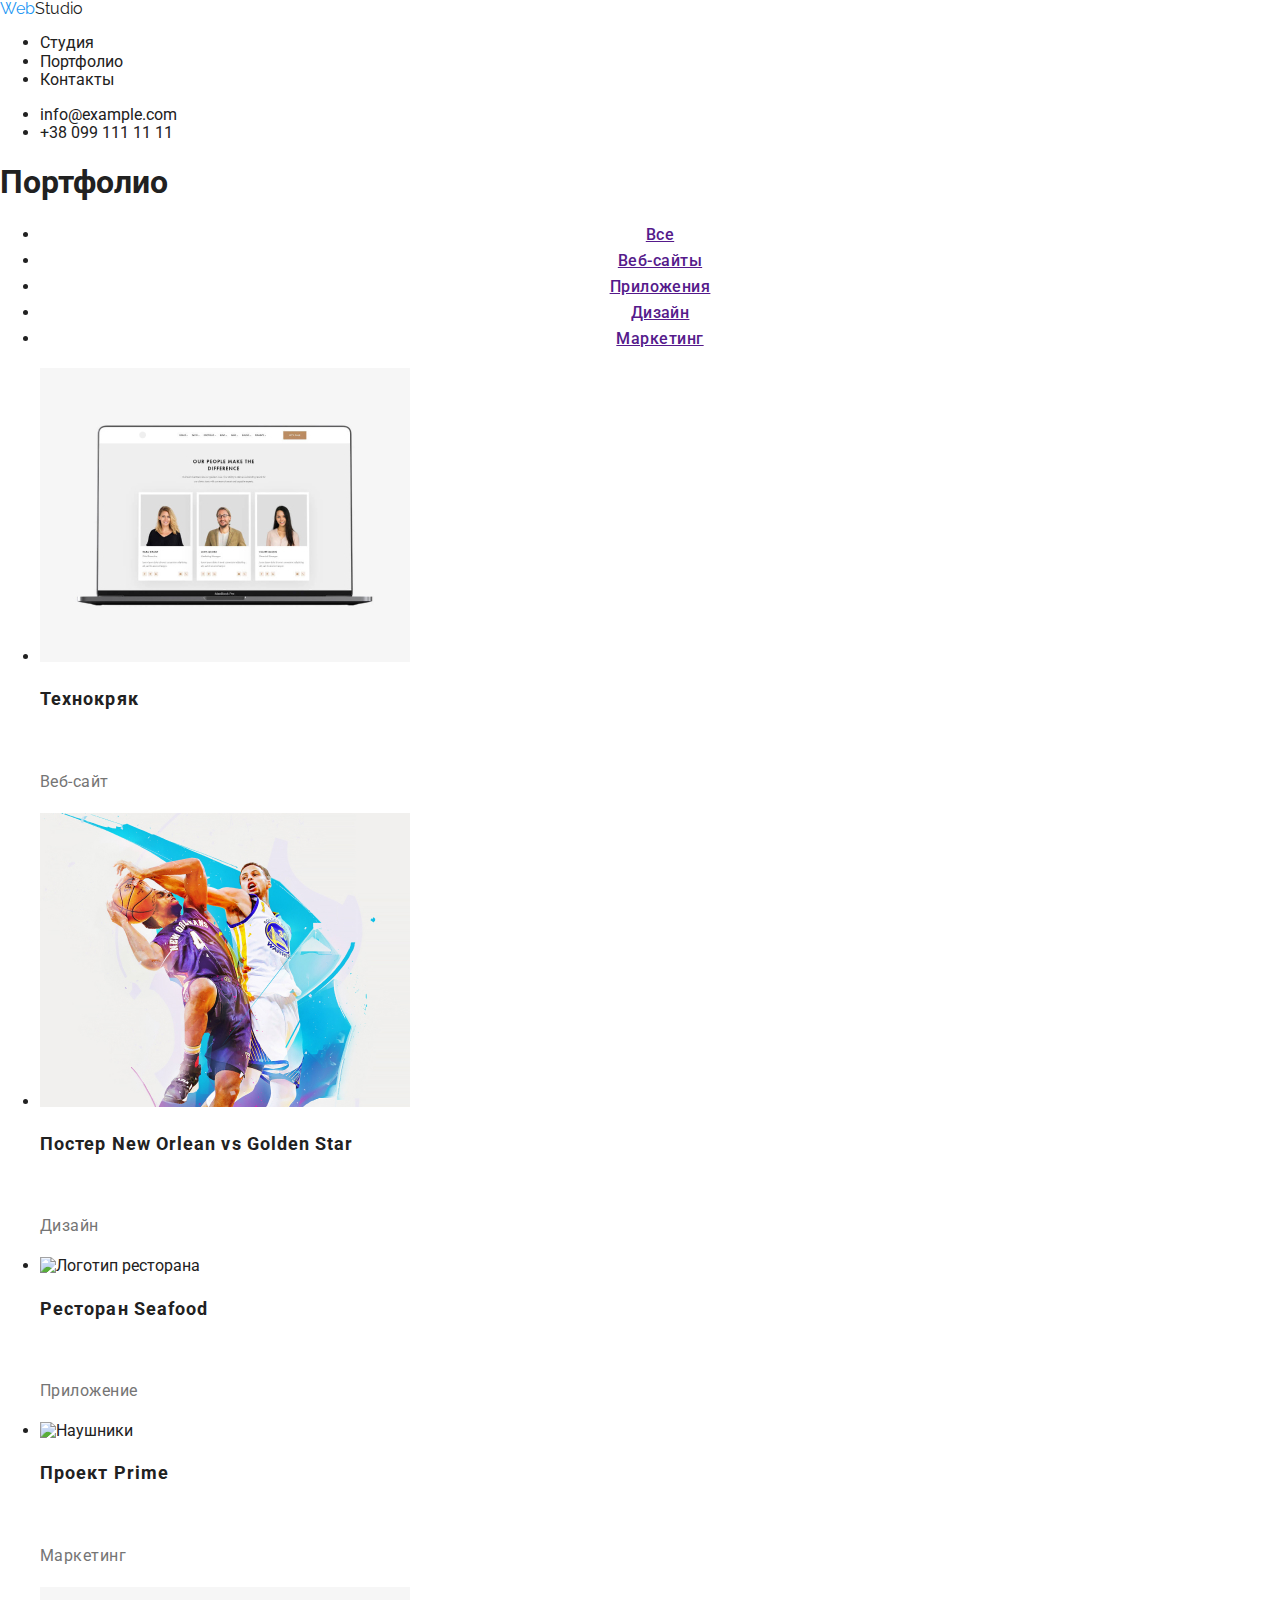
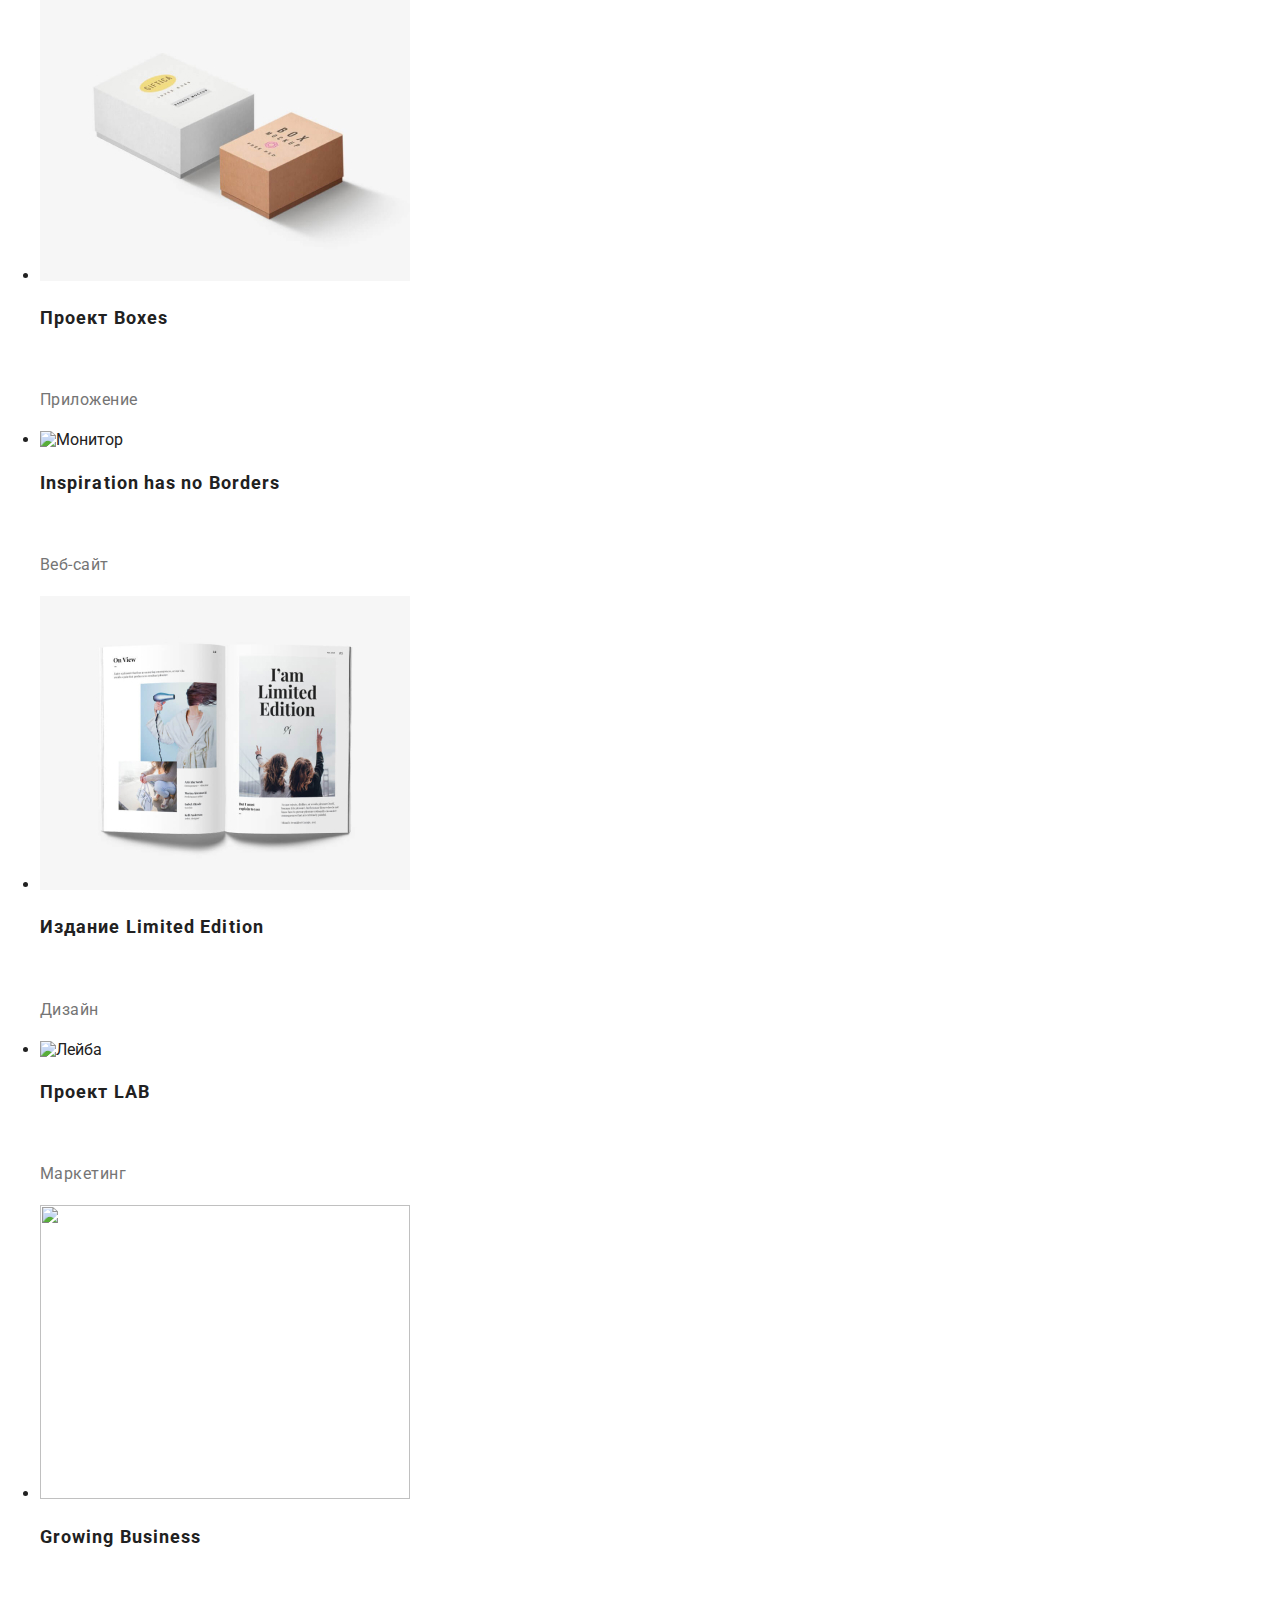
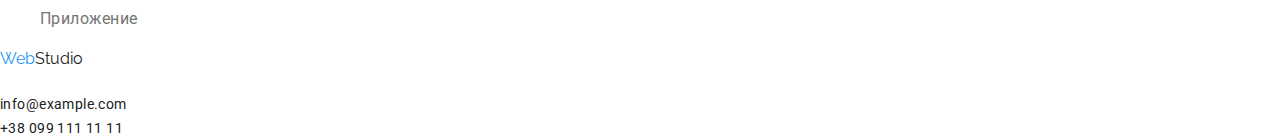
==== portfolio.html @ 503f8c83 "Create portfolio.html" ====
<!DOCTYPE html>
<html lang="ru">
<head>
    <meta charset="UTF-8">
    <meta name="viewport" content="width=device-width, initial-scale=1.0">
    <title>WebStudio</title>
    <link href="https://fonts.googleapis.com/css2?family=Raleway:wght@600&display=swap" rel="stylesheet">
    <link href="https://fonts.googleapis.com/css2?family=Roboto:wght@400;700&display=swap" rel="stylesheet">
    <link rel="stylesheet" href="./css/styles.css">
    <link rel="stylesheet" href="./css/normalize.css">
</head>
<body>
    <!-- Шапка сайта -->
    <header>
        <nav>
            <a href="/" class="logo link">
                <span class="logo-web">Web</span>Studio
            </a>
    
            <ul> 
                <li> <a href="./index.html" class="link-nav link">Студия</a></li>
                <li> <a href="" class="link-nav link">Портфолио</a></li>
                <li> <a href="" class="link-nav link">Контакты</a></li>
            </ul>
        </nav>
        <ul>
            <li>
                <a href="mailto:info@example.com" class="email link">info@example.com</a>
            </li>
            <li>
                <a href="tel:+380991111111" class="link">+38 099 111 11 11</a>
            </li>
        </ul>
    </header>
<main>
    <!-- Filter -->
    <section>
        <h1>Портфолио</h1>
        <ul>
            <li class="portfolio-filter"><a href="">Все</a></li>
            <li class="portfolio-filter"><a href="">Веб-сайты</a></li>
            <li class="portfolio-filter"><a href="">Приложения</a></li>
            <li class="portfolio-filter"><a href="">Дизайн</a></li>
            <li class="portfolio-filter"><a href="">Маркетинг</a></li>
        </ul>
    </section>
    <!-- Portfolio -->
    <section>
        <ul>
            <li>
                 <img src="./images/tehnokriak.jpg" alt="Ноутбук" width="370" height="294">
                 <h2 class="portfolio-name">Технокряк</h2><br>
                 <p class="portfolio-text">Веб-сайт</p>            
            </li>
            <li>
                <img src="./images/poster.jpg" alt="Баскетбол" width="370" height="294">
                <h2 class="portfolio-name">Постер New Orlean vs Golden Star</h2><br>
                <p class="portfolio-text">Дизайн</p>                               
            </li>
            <li>
                 <img src="./images/seafood.jpg" alt="Логотип ресторана" width="370" height="294">
                 <h2 class="portfolio-name">Ресторан Seafood</h2><br>
                 <p class="portfolio-text">Приложение</p>
            </li>
            <li>
                 <img src="./images/prime.jpg" alt="Наушники" width="370" height="294">
                 <h2 class="portfolio-name">Проект Prime</h2><br>
                 <p class="portfolio-text">Маркетинг</p>            
            </li>
            <li>
                <img src="./images/boxes.jpg" alt="Коробки" width="370" height="294">
                <h2 class="portfolio-name">Проект Boxes</h2><br>
                <p class="portfolio-text">Приложение</p>                
            </li>
            <li>
                <img src="./images/inspiration.jpg" alt="Монитор" width="370" height="294">
                <h2 class="portfolio-name">Inspiration has no Borders</h2><br>
                <p class="portfolio-text">Веб-сайт</p>                
            </li>
            <li>
                <img src="./images/limited-edition.jpg" alt="Журнал" width="370" height="294">
                <h2 class="portfolio-name">Издание Limited Edition</h2><br>
                <p class="portfolio-text">Дизайн</p>                
            </li>
            <li>
                <img src="./images/lab.jpg" alt="Лейба" width="370" height="294">
                <h2 class="portfolio-name">Проект LAB</h2><br>
                <p class="portfolio-text">Маркетинг</p>    
            </li>
            <li>
                <img src="./images/growing-business.jpg" alt="" width="370" height="294">
                <h2 class="portfolio-name">Growing Business</h2><br>
                <p class="portfolio-text">Приложение</p>
            </li>            
        </ul>
    </section>
</main>
<footer>
    <div>
        <a href="/" class="logo link">
            <span class="logo-web">Web</span>Studio
        </a>
        <address class="post">
            г. Киев, пр-т Леси Украинки, 26
        </address>
    
        <address class="mail-tel link">
            <a href="mailto:info@example.com" class="email link">info@example.com</a><br>
            <a href="tel:+380991111111" class="link">+38 099 111 11 11</a>
        </address>
    </div>
</footer>
</body>
</html>
---- css/styles.css ----
:root {
    --color-black: #212121;
    --color-blue: #2196F3;
    --color-white: #ffffff;
    --color-grey: #757575;
    --color-light-grey: rgba(255, 255, 255, 0.6);
}

body {
    font-family: 'Roboto', sans-serif;
    font-style: normal;
    color: var(--color-black);
}

.logo {
    font-family: 'Raleway', sans-serif;
}

.logo-web {
    color: var(--color-blue);
}

.link-nav:hover,
.link-nav:focus,
.link-nav:active {
    color: var(--color-blue);
}

.email:hover,
.email:focus {
    color: var(--color-blue);
}

.main-title {
    font-weight: 900;
    font-size: 44px;
    line-height: 60px;
    text-align: center;
    letter-spacing: 0.06em;
    text-transform: uppercase;
    color: var(--color-white);
}

.main-title-3 {
    font-weight: bold;
    font-size: 14px;
    line-height: 16px;
    letter-spacing: 0.03em;
    text-transform: uppercase;
}

.main-text-3 {
    font-weight: normal;
    font-size: 14px;
    line-height: 24px;
    letter-spacing: 0.03em;
    color: var(--color-grey);
}

.main-title-2 {
    font-weight: bold;
    font-size: 36px;
    line-height: 42px;
    text-align: center;
    letter-spacing: 0.03em;
}

.text-name {
    font-weight: 500;
    font-size: 16px;
    line-height: 19px;
    text-align: center;
    letter-spacing: 0.03em;
}

.text-profession {
    font-weight: normal;
    font-size: 16px;
    line-height: 19px;
    text-align: center;
    letter-spacing: 0.03em;
    color: var(--color-grey);
}

.post {
    font-weight: normal;
    font-size: 14px;
    line-height: 24px;
    letter-spacing: 0.03em;
    color: var(--color-white);
}

.mail-tel{
    font-weight: normal;
    font-size: 14px;
    line-height: 24px;
    letter-spacing: 0.03em;
    color: var(--color-light-grey);
}

.portfolio-filter {
    font-weight: 500;
    font-size: 16px;
    line-height: 26px;
    text-align: center;
    letter-spacing: 0.03em;
}

.portfolio-name {
    font-weight: bold;
    font-size: 18px;
    line-height: 36px;
    letter-spacing: 0.06em;
}

.portfolio-text {
    font-weight: normal;
    font-size: 16px;
    line-height: 30px;
    letter-spacing: 0.03em;
    color: var(--color-grey);
}

.link {
    text-decoration: none;
    color: var(--color-black);
    font-style: normal;
}

button {
    font-weight: bold;
    font-size: 16px;
    line-height: 30px;
    display: flex;
    align-items: center;
    text-align: center;
    letter-spacing: 0.06em;
    color: var(--color-white);
}
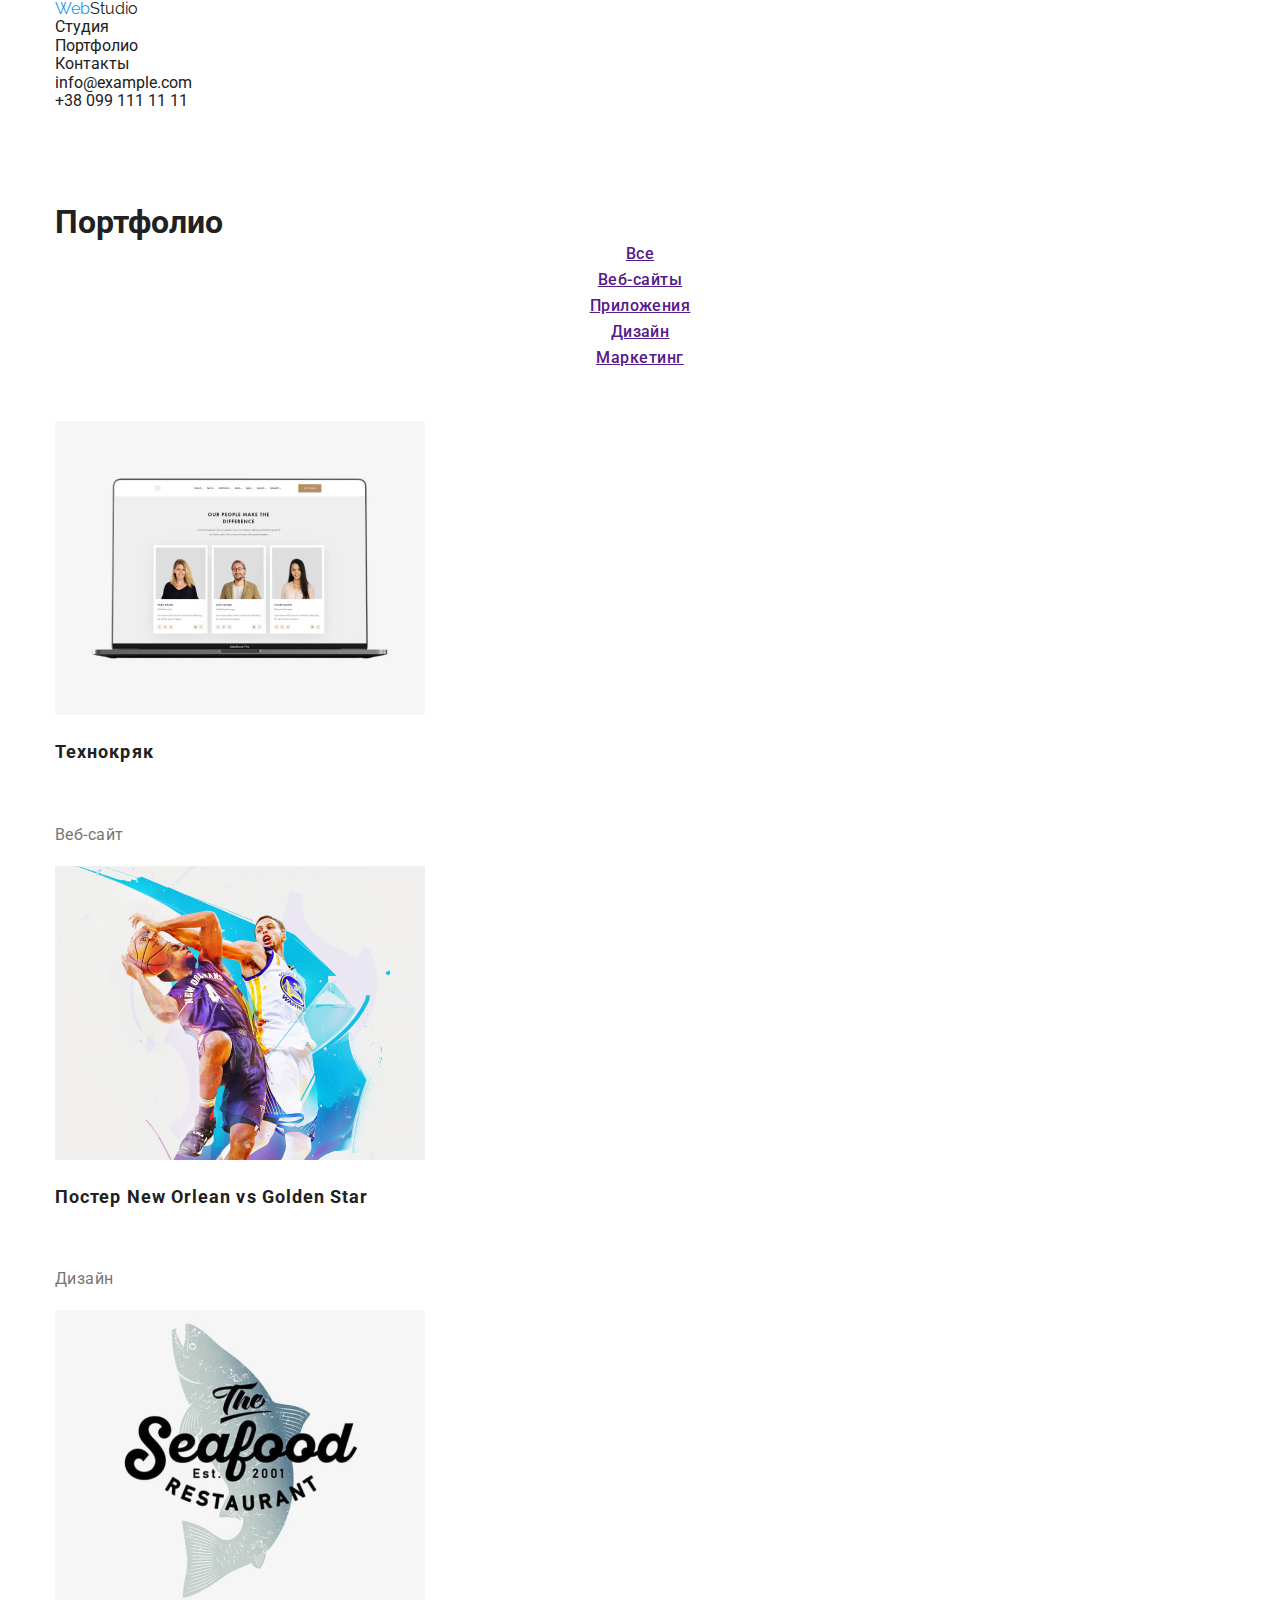
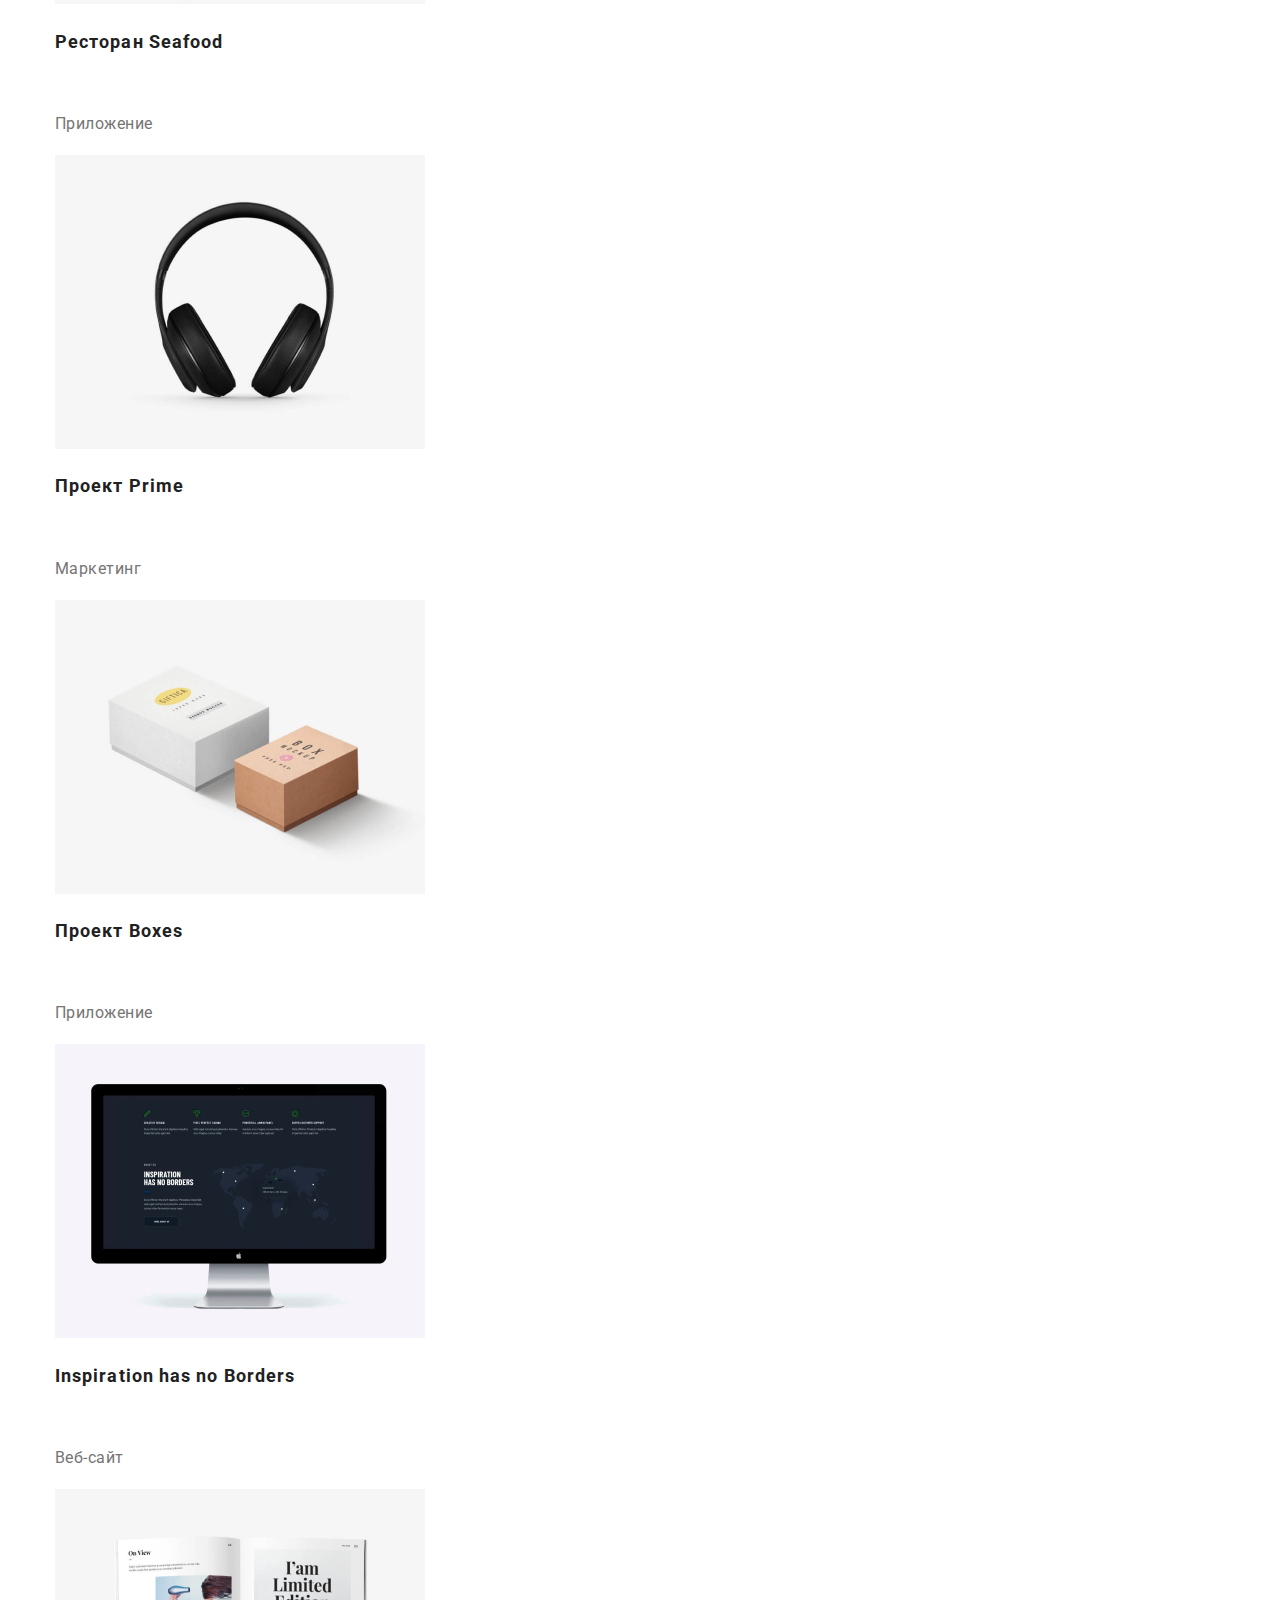
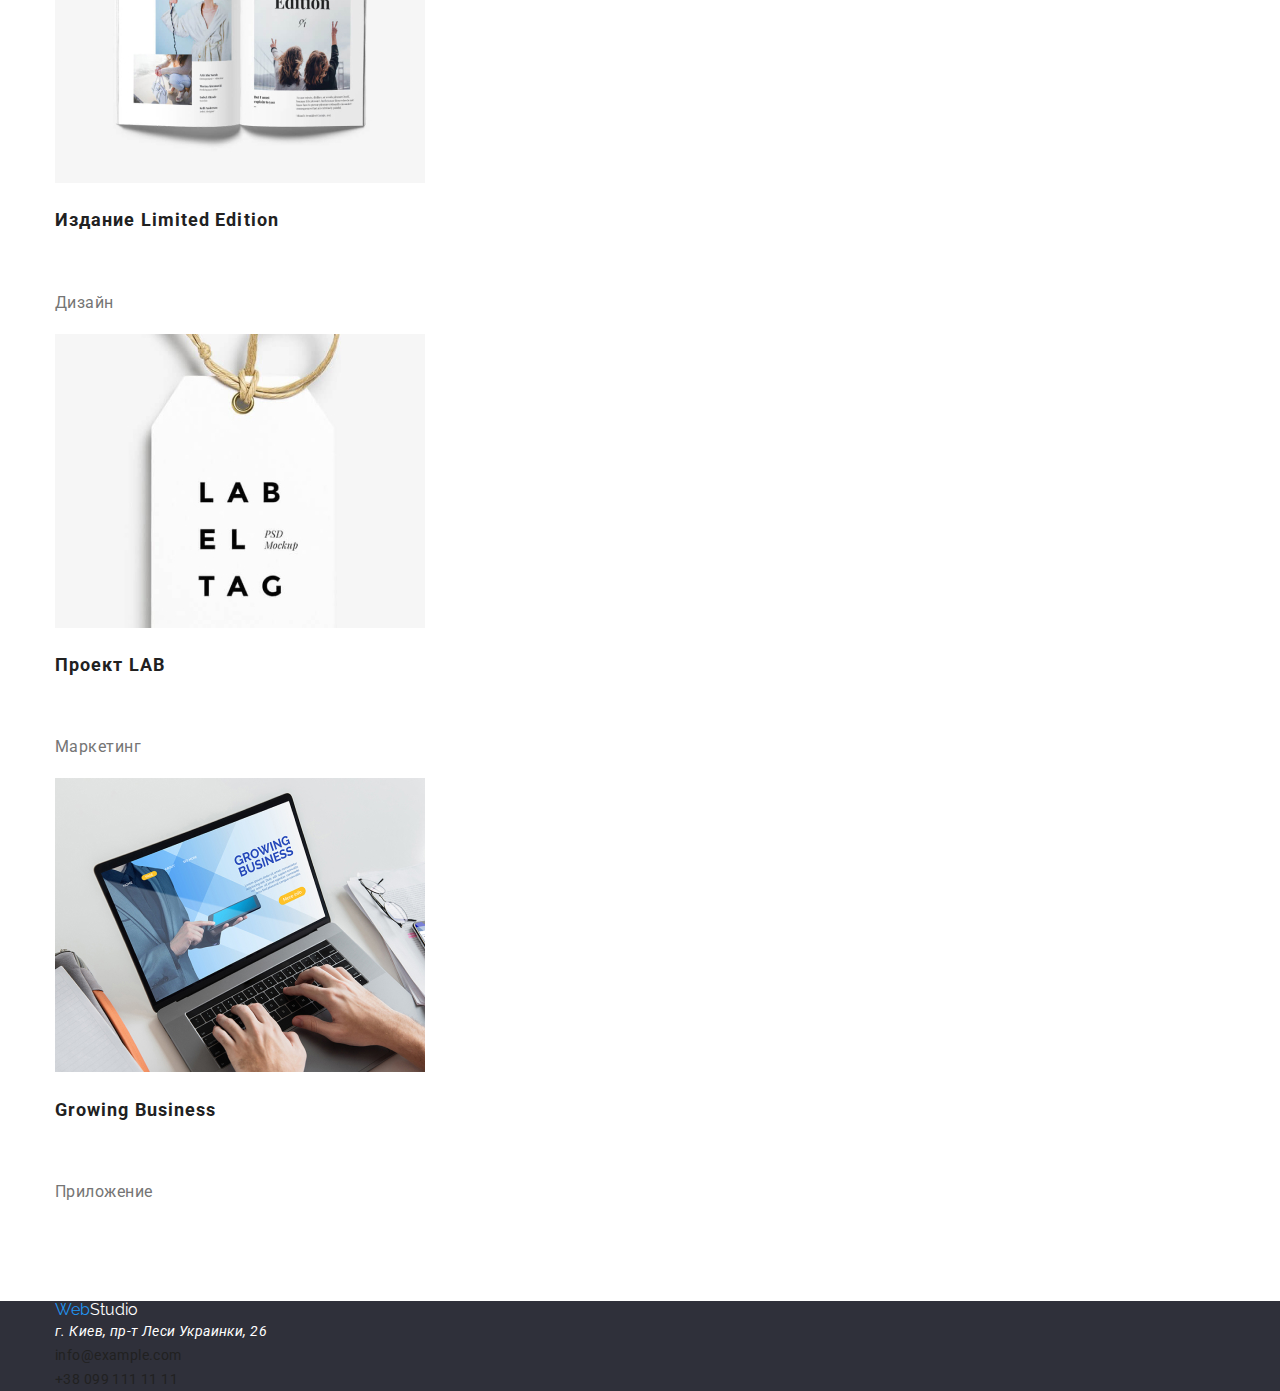
==== commit f0d85dd8: "Update portfolio.html" ====
--- a/portfolio.html
+++ b/portfolio.html
@@ -10,20 +10,21 @@
     <link rel="stylesheet" href="./css/normalize.css">
 </head>
 <body>
-    <!-- Шапка сайта -->
-    <header>
-        <nav>
-            <a href="/" class="logo link">
-                <span class="logo-web">Web</span>Studio
-            </a>
-    
-            <ul> 
-                <li> <a href="./index.html" class="link-nav link">Студия</a></li>
-                <li> <a href="" class="link-nav link">Портфолио</a></li>
-                <li> <a href="" class="link-nav link">Контакты</a></li>
-            </ul>
-        </nav>
-        <ul>
+    <!-- site header -->
+    <div class="container">    
+        <header>
+            <nav>
+                <a href="/" class="logo link">
+                    <span class="logo-web">Web</span>Studio
+                </a>
+        
+                <ul class="list"> 
+                    <li> <a href="./index.html" class="link-nav link">Студия</a></li>
+                    <li> <a href="./portfolio.html" class="link-nav link">Портфолио</a></li>
+                    <li> <a href="" class="link-nav link">Контакты</a></li>
+                </ul>
+            </nav>
+        <ul class="list">
             <li>
                 <a href="mailto:info@example.com" class="email link">info@example.com</a>
             </li>
@@ -31,84 +32,89 @@
                 <a href="tel:+380991111111" class="link">+38 099 111 11 11</a>
             </li>
         </ul>
-    </header>
+        </header>
+    </div>
 <main>
-    <!-- Filter -->
-    <section>
-        <h1>Портфолио</h1>
-        <ul>
-            <li class="portfolio-filter"><a href="">Все</a></li>
-            <li class="portfolio-filter"><a href="">Веб-сайты</a></li>
-            <li class="portfolio-filter"><a href="">Приложения</a></li>
-            <li class="portfolio-filter"><a href="">Дизайн</a></li>
-            <li class="portfolio-filter"><a href="">Маркетинг</a></li>
-        </ul>
+    <!-- filter -->
+    <section class="filter">
+        <div class="container">
+            <h1 class="title-portfolio">Портфолио</h1>
+            <ul class="list">
+                <li class="portfolio-filter"><a href="">Все</a></li>
+                <li class="portfolio-filter"><a href="">Веб-сайты</a></li>
+                <li class="portfolio-filter"><a href="">Приложения</a></li>
+                <li class="portfolio-filter"><a href="">Дизайн</a></li>
+                <li class="portfolio-filter"><a href="">Маркетинг</a></li>
+            </ul>
+        </div>
     </section>
-    <!-- Portfolio -->
-    <section>
-        <ul>
-            <li>
-                 <img src="./images/tehnokriak.jpg" alt="Ноутбук" width="370" height="294">
-                 <h2 class="portfolio-name">Технокряк</h2><br>
-                 <p class="portfolio-text">Веб-сайт</p>            
-            </li>
-            <li>
-                <img src="./images/poster.jpg" alt="Баскетбол" width="370" height="294">
-                <h2 class="portfolio-name">Постер New Orlean vs Golden Star</h2><br>
-                <p class="portfolio-text">Дизайн</p>                               
-            </li>
-            <li>
-                 <img src="./images/seafood.jpg" alt="Логотип ресторана" width="370" height="294">
-                 <h2 class="portfolio-name">Ресторан Seafood</h2><br>
-                 <p class="portfolio-text">Приложение</p>
-            </li>
-            <li>
-                 <img src="./images/prime.jpg" alt="Наушники" width="370" height="294">
-                 <h2 class="portfolio-name">Проект Prime</h2><br>
-                 <p class="portfolio-text">Маркетинг</p>            
-            </li>
-            <li>
-                <img src="./images/boxes.jpg" alt="Коробки" width="370" height="294">
-                <h2 class="portfolio-name">Проект Boxes</h2><br>
-                <p class="portfolio-text">Приложение</p>                
-            </li>
-            <li>
-                <img src="./images/inspiration.jpg" alt="Монитор" width="370" height="294">
-                <h2 class="portfolio-name">Inspiration has no Borders</h2><br>
-                <p class="portfolio-text">Веб-сайт</p>                
-            </li>
-            <li>
-                <img src="./images/limited-edition.jpg" alt="Журнал" width="370" height="294">
-                <h2 class="portfolio-name">Издание Limited Edition</h2><br>
-                <p class="portfolio-text">Дизайн</p>                
-            </li>
-            <li>
-                <img src="./images/lab.jpg" alt="Лейба" width="370" height="294">
-                <h2 class="portfolio-name">Проект LAB</h2><br>
-                <p class="portfolio-text">Маркетинг</p>    
-            </li>
-            <li>
-                <img src="./images/growing-business.jpg" alt="" width="370" height="294">
-                <h2 class="portfolio-name">Growing Business</h2><br>
-                <p class="portfolio-text">Приложение</p>
-            </li>            
-        </ul>
+    <!-- portfolio -->
+    <section class="portfolio">
+        <div class="container">
+            <ul class="list">
+                <li>
+                    <img src="./images/tehnokriak.jpg" alt="Ноутбук" width="370" height="294">
+                    <h2 class="portfolio-name">Технокряк</h2><br>
+                    <p class="portfolio-text">Веб-сайт</p>            
+                </li>
+                <li>
+                    <img src="./images/poster.jpg" alt="Баскетбол" width="370" height="294">
+                    <h2 class="portfolio-name">Постер New Orlean vs Golden Star</h2><br>
+                    <p class="portfolio-text">Дизайн</p>                               
+                </li>
+                <li>
+                    <img src="./images/seafood.jpg" alt="Логотип ресторана" width="370" height="294">
+                    <h2 class="portfolio-name">Ресторан Seafood</h2><br>
+                    <p class="portfolio-text">Приложение</p>
+                </li>
+                <li>
+                    <img src="./images/prime.jpg" alt="Наушники" width="370" height="294">
+                    <h2 class="portfolio-name">Проект Prime</h2><br>
+                    <p class="portfolio-text">Маркетинг</p>            
+                </li>
+                <li>
+                    <img src="./images/boxes.jpg" alt="Коробки" width="370" height="294">
+                    <h2 class="portfolio-name">Проект Boxes</h2><br>
+                    <p class="portfolio-text">Приложение</p>                
+                </li>
+                <li>
+                    <img src="./images/inspiration.jpg" alt="Монитор" width="370" height="294">
+                    <h2 class="portfolio-name">Inspiration has no Borders</h2><br>
+                    <p class="portfolio-text">Веб-сайт</p>                
+                </li>
+                <li>
+                    <img src="./images/limited-edition.jpg" alt="Журнал" width="370" height="294">
+                    <h2 class="portfolio-name">Издание Limited Edition</h2><br>
+                    <p class="portfolio-text">Дизайн</p>                
+                </li>
+                <li>
+                    <img src="./images/lab.jpg" alt="Лейба" width="370" height="294">
+                    <h2 class="portfolio-name">Проект LAB</h2><br>
+                    <p class="portfolio-text">Маркетинг</p>    
+                </li>
+                <li>
+                    <img src="./images/growing-business.jpg" alt="" width="370" height="294">
+                    <h2 class="portfolio-name">Growing Business</h2><br>
+                    <p class="portfolio-text">Приложение</p>
+                </li>            
+            </ul>
+        </div>
     </section>
 </main>
-<footer>
-    <div>
-        <a href="/" class="logo link">
-            <span class="logo-web">Web</span>Studio
-        </a>
-        <address class="post">
-            г. Киев, пр-т Леси Украинки, 26
-        </address>
-    
-        <address class="mail-tel link">
-            <a href="mailto:info@example.com" class="email link">info@example.com</a><br>
-            <a href="tel:+380991111111" class="link">+38 099 111 11 11</a>
-        </address>
-    </div>
+<footer class="page-footer">
+        <div class="container">
+            <a href="/" class="logo link">
+                <span class="logo-web">Web</span><span class="logo-footer">Studio</span>
+            </a>
+            <address class="post">
+                г. Киев, пр-т Леси Украинки, 26
+            </address>
+        
+            <address class="mail-tel">
+                <a href="mailto:info@example.com" class="email link">info@example.com</a><br>
+                <a href="tel:+380991111111" class="link">+38 099 111 11 11</a>
+            </address>
+        </div>
 </footer>
 </body>
 </html>--- a/css/styles.css
+++ b/css/styles.css
@@ -1,23 +1,67 @@
+html {
+    box-sizing: border-box;
+}
+
+*,
+*::before,
+*::after {
+    box-sizing: inherit;
+}
+
 :root {
     --color-black: #212121;
     --color-blue: #2196F3;
     --color-white: #ffffff;
     --color-grey: #757575;
+    --color-dark-grey: #2F303A;
     --color-light-grey: rgba(255, 255, 255, 0.6);
 }
 
 body {
+    margin: 0px;
     font-family: 'Roboto', sans-serif;
     font-style: normal;
     color: var(--color-black);
 }
 
+li {
+    list-style-type: none;
+}
+
+button {
+    font-weight: bold;
+    font-size: 16px;
+    line-height: 30px;
+    text-decoration: none;
+    text-align: center;
+    color: var(--color-white);
+    background-color: var(--color-blue);
+    border-radius: 4px;
+    border: none;
+    box-shadow: 0px 4px 4px rgba(0, 0, 0, 0.15);
+    padding: 10px 32px;
+    min-width: 200px;
+    height: 50px;
+}
+
+.container {
+    width: 1200px;
+    padding-right: 15px;
+    padding-left: 15px;
+    margin-right: auto;
+    margin-left: auto;
+}
+
 .logo {
     font-family: 'Raleway', sans-serif;
 }
 
 .logo-web {
     color: var(--color-blue);
+}
+
+.logo-footer {
+    color: var(--color-white)
 }
 
 .link-nav:hover,
@@ -31,16 +75,31 @@
     color: var(--color-blue);
 }
 
+.list {
+    padding: 0;
+    margin: 0;
+}
+
 .main-title {
+    margin-top: 0;
+    margin-bottom: 30;
     font-weight: 900;
     font-size: 44px;
     line-height: 60px;
-    text-align: center;
     letter-spacing: 0.06em;
     text-transform: uppercase;
     color: var(--color-white);
 }
 
+.hero {
+    text-align: center;
+    margin-bottom: 94px;
+}
+
+.advantages {
+    margin-bottom: 94px;
+}
+
 .main-title-3 {
     font-weight: bold;
     font-size: 14px;
@@ -55,6 +114,10 @@
     line-height: 24px;
     letter-spacing: 0.03em;
     color: var(--color-grey);
+}
+
+.services {
+    margin-bottom: 94px;
 }
 
 .main-title-2 {
@@ -63,6 +126,12 @@
     line-height: 42px;
     text-align: center;
     letter-spacing: 0.03em;
+    margin-top: 0;
+    margin-bottom: 0;
+}
+
+.team {
+    margin-bottom: 94px;
 }
 
 .text-name {
@@ -98,12 +167,26 @@
     color: var(--color-light-grey);
 }
 
+.filter {
+    margin-top: 94px;
+    margin-bottom: 50px;
+}
+
 .portfolio-filter {
     font-weight: 500;
     font-size: 16px;
     line-height: 26px;
     text-align: center;
     letter-spacing: 0.03em;
+}
+
+.portfolio {
+    margin-bottom: 94px;
+}
+
+.title-portfolio {
+    margin: 0;
+    font-size: none;
 }
 
 .portfolio-name {
@@ -127,13 +210,6 @@
     font-style: normal;
 }
 
-button {
-    font-weight: bold;
-    font-size: 16px;
-    line-height: 30px;
-    display: flex;
-    align-items: center;
-    text-align: center;
-    letter-spacing: 0.06em;
-    color: var(--color-white);
+.page-footer {
+    background-color: var(--color-dark-grey);
 }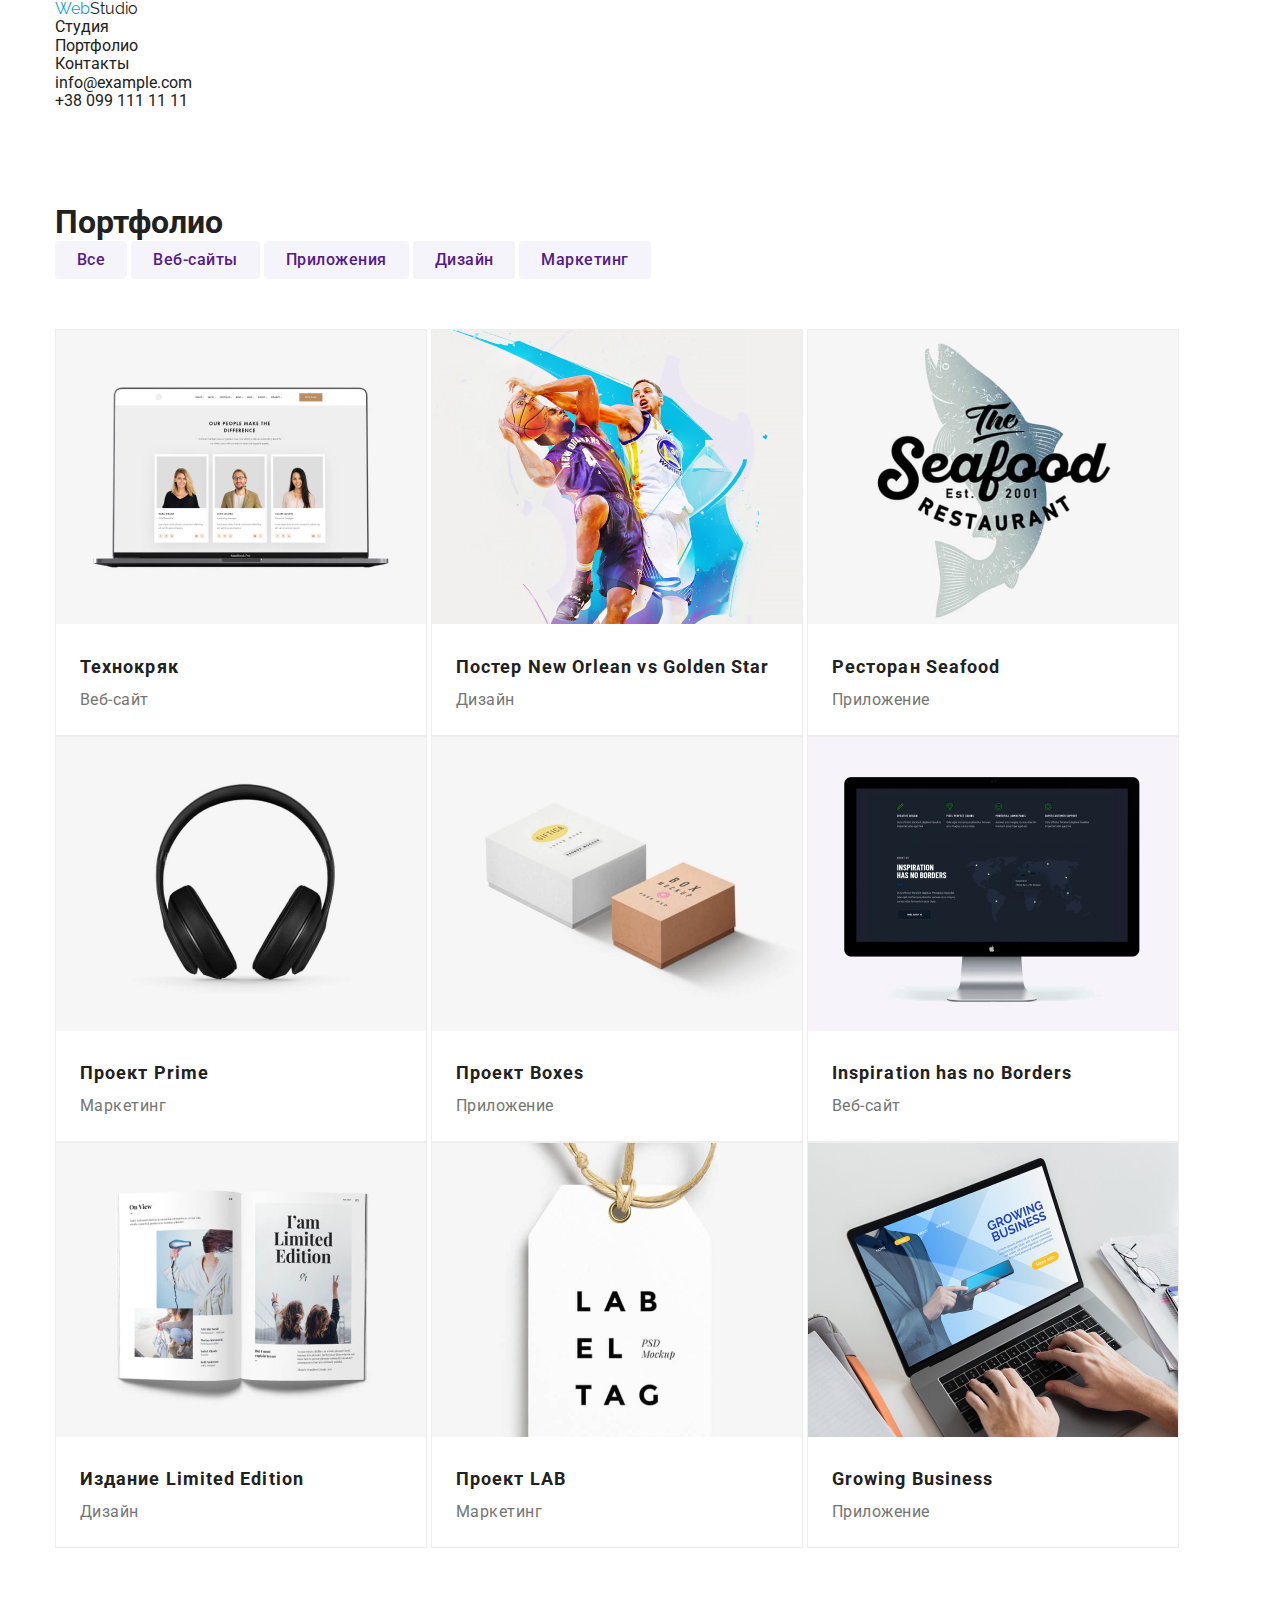
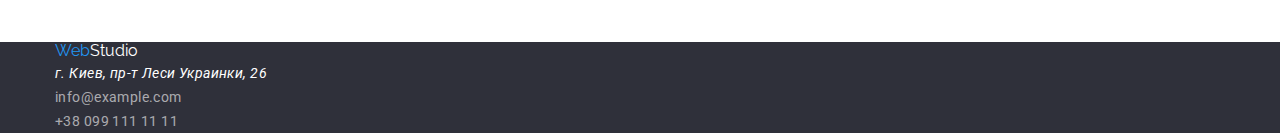
==== commit d975b2ce: "Update portfolio.html" ====
--- a/portfolio.html
+++ b/portfolio.html
@@ -52,50 +52,70 @@
     <section class="portfolio">
         <div class="container">
             <ul class="list">
-                <li>
-                    <img src="./images/tehnokriak.jpg" alt="Ноутбук" width="370" height="294">
-                    <h2 class="portfolio-name">Технокряк</h2><br>
-                    <p class="portfolio-text">Веб-сайт</p>            
+                <li class="portfolio-list">
+                    <img class="portfolio-foto" src="./images/tehnokriak.jpg" alt="Ноутбук" width="370" height="294">
+                    <div class="p-txt">
+                        <h2 class="portfolio-name">Технокряк</h2>
+                        <p class="portfolio-text">Веб-сайт</p> 
+                    </div>           
                 </li>
-                <li>
-                    <img src="./images/poster.jpg" alt="Баскетбол" width="370" height="294">
-                    <h2 class="portfolio-name">Постер New Orlean vs Golden Star</h2><br>
-                    <p class="portfolio-text">Дизайн</p>                               
+                <li class="portfolio-list">
+                    <img class="portfolio-foto" src="./images/poster.jpg" alt="Баскетбол" width="370" height="294">
+                    <div class="p-txt">
+                        <h2 class="portfolio-name">Постер New Orlean vs Golden Star</h2>
+                        <p class="portfolio-text">Дизайн</p> 
+                    </div>
+                                                  
                 </li>
-                <li>
-                    <img src="./images/seafood.jpg" alt="Логотип ресторана" width="370" height="294">
-                    <h2 class="portfolio-name">Ресторан Seafood</h2><br>
-                    <p class="portfolio-text">Приложение</p>
+                <li class="portfolio-list">
+                    <img class="portfolio-foto" src="./images/seafood.jpg" alt="Логотип ресторана" width="370" height="294">
+                    <div class="p-txt">
+                        <h2 class="portfolio-name">Ресторан Seafood</h2>
+                        <p class="portfolio-text">Приложение</p>
+                    </div>
+                    
                 </li>
-                <li>
-                    <img src="./images/prime.jpg" alt="Наушники" width="370" height="294">
-                    <h2 class="portfolio-name">Проект Prime</h2><br>
-                    <p class="portfolio-text">Маркетинг</p>            
+                <li class="portfolio-list">
+                    <img class="portfolio-foto" src="./images/prime.jpg" alt="Наушники" width="370" height="294">
+                    <div class="p-txt">
+                        <h2 class="portfolio-name">Проект Prime</h2>
+                        <p class="portfolio-text">Маркетинг</p>
+                    </div>         
                 </li>
-                <li>
-                    <img src="./images/boxes.jpg" alt="Коробки" width="370" height="294">
-                    <h2 class="portfolio-name">Проект Boxes</h2><br>
-                    <p class="portfolio-text">Приложение</p>                
+                <li class="portfolio-list">
+                    <img class="portfolio-foto" src="./images/boxes.jpg" alt="Коробки" width="370" height="294">
+                    <div class="p-txt">
+                        <h2 class="portfolio-name">Проект Boxes</h2>
+                        <p class="portfolio-text">Приложение</p>  
+                    </div>                                  
                 </li>
-                <li>
-                    <img src="./images/inspiration.jpg" alt="Монитор" width="370" height="294">
-                    <h2 class="portfolio-name">Inspiration has no Borders</h2><br>
-                    <p class="portfolio-text">Веб-сайт</p>                
+                <li class="portfolio-list">
+                    <img class="portfolio-foto" src="./images/inspiration.jpg" alt="Монитор" width="370" height="294">
+                    <div class="p-txt">
+                        <h2 class="portfolio-name">Inspiration has no Borders</h2>
+                        <p class="portfolio-text">Веб-сайт</p>
+                    </div>                                    
                 </li>
-                <li>
-                    <img src="./images/limited-edition.jpg" alt="Журнал" width="370" height="294">
-                    <h2 class="portfolio-name">Издание Limited Edition</h2><br>
-                    <p class="portfolio-text">Дизайн</p>                
+                <li class="portfolio-list">
+                    <img class="portfolio-foto" src="./images/limited-edition.jpg" alt="Журнал" width="370" height="294">
+                    <div class="p-txt">
+                        <h2 class="portfolio-name">Издание Limited Edition</h2>
+                        <p class="portfolio-text">Дизайн</p> 
+                    </div>                                   
                 </li>
-                <li>
-                    <img src="./images/lab.jpg" alt="Лейба" width="370" height="294">
-                    <h2 class="portfolio-name">Проект LAB</h2><br>
-                    <p class="portfolio-text">Маркетинг</p>    
+                <li class="portfolio-list">
+                    <img class="portfolio-foto" src="./images/lab.jpg" alt="Лейба" width="370" height="294">
+                    <div class="p-txt">
+                        <h2 class="portfolio-name">Проект LAB</h2>
+                        <p class="portfolio-text">Маркетинг</p> 
+                    </div>                       
                 </li>
-                <li>
-                    <img src="./images/growing-business.jpg" alt="" width="370" height="294">
-                    <h2 class="portfolio-name">Growing Business</h2><br>
-                    <p class="portfolio-text">Приложение</p>
+                <li class="portfolio-list">
+                    <img class="portfolio-foto" src="./images/growing-business.jpg" alt="" width="370" height="294">
+                    <div class="p-txt">
+                        <h2 class="portfolio-name">Growing Business</h2>
+                        <p class="portfolio-text">Приложение</p>
+                    </div>                    
                 </li>            
             </ul>
         </div>
@@ -111,8 +131,8 @@
             </address>
         
             <address class="mail-tel">
-                <a href="mailto:info@example.com" class="email link">info@example.com</a><br>
-                <a href="tel:+380991111111" class="link">+38 099 111 11 11</a>
+                <a href="mailto:info@example.com" class="email link footer">info@example.com</a><br>
+                <a href="tel:+380991111111" class="link footer">+38 099 111 11 11</a>
             </address>
         </div>
 </footer>
--- a/css/styles.css
+++ b/css/styles.css
@@ -15,6 +15,7 @@
     --color-grey: #757575;
     --color-dark-grey: #2F303A;
     --color-light-grey: rgba(255, 255, 255, 0.6);
+    --color-grey-buttom: #F5F4FA;
 }
 
 body {
@@ -44,6 +45,10 @@
     height: 50px;
 }
 
+a {
+    text-decoration: none;
+}
+
 .container {
     width: 1200px;
     padding-right: 15px;
@@ -100,12 +105,23 @@
     margin-bottom: 94px;
 }
 
+.list.advantages {
+    display: inline-block;
+    width: 270px;
+}
+
+.list.advantages:not(:last-child) {
+    margin-right: 10px;
+}
+
 .main-title-3 {
     font-weight: bold;
     font-size: 14px;
     line-height: 16px;
     letter-spacing: 0.03em;
     text-transform: uppercase;
+    margin-top: 0;
+    margin-block-end: 10px;
 }
 
 .main-text-3 {
@@ -114,10 +130,16 @@
     line-height: 24px;
     letter-spacing: 0.03em;
     color: var(--color-grey);
+    margin-top: 0;
+    margin-bottom: 0;
 }
 
 .services {
     margin-bottom: 94px;
+}
+
+.list.services {
+    display: inline-block;
 }
 
 .main-title-2 {
@@ -127,11 +149,23 @@
     text-align: center;
     letter-spacing: 0.03em;
     margin-top: 0;
-    margin-bottom: 0;
+    margin-bottom: 50px;
 }
 
 .team {
-    margin-bottom: 94px;
+    background-color: var(--color-grey-buttom);
+    padding-top: 94px;
+    padding-bottom: 94px;
+}
+
+.list-team {
+    display: inline-block;
+    border-radius: 0px 0px 4px 4px;
+    box-shadow: 0px 1px 3px rgba(0, 0, 0, 0.12), 0px 1px 1px rgba(0, 0, 0, 0.14), 0px 2px 1px rgba(0, 0, 0, 0.2);
+}
+
+.foto-team {
+    display: block;
 }
 
 .text-name {
@@ -140,6 +174,15 @@
     line-height: 19px;
     text-align: center;
     letter-spacing: 0.03em;
+    margin-top: 0;
+    margin-bottom: 10px;
+}
+
+.team-text {
+    padding-top: 30px;
+    padding-bottom: 30px;
+    background-color: var(--color-white);
+    border-style: none;
 }
 
 .text-profession {
@@ -149,6 +192,8 @@
     text-align: center;
     letter-spacing: 0.03em;
     color: var(--color-grey);
+    margin-top: 0;
+    margin-bottom: 0;
 }
 
 .post {
@@ -173,11 +218,25 @@
 }
 
 .portfolio-filter {
+    display: inline-block;
     font-weight: 500;
     font-size: 16px;
     line-height: 26px;
     text-align: center;
     letter-spacing: 0.03em;
+    text-decoration: none;
+    color: var(--color-black);
+    height: 38px;
+    border-radius: 4px;
+    padding: 6px 22px;
+    background-color: var(--color-grey-buttom);
+}
+
+.portfolio-filter:hover,
+.portfolio-filter:focus,
+.portfolio-filter:active {
+    background-color: var(--color-blue);
+    color: var(--color-white);
 }
 
 .portfolio {
@@ -189,11 +248,23 @@
     font-size: none;
 }
 
+.portfolio-list {
+    display: inline-block;
+    border: 1px solid #EEEEEE;
+}
+
+.p-txt {
+    padding: 20px 24px;
+}
+
+
 .portfolio-name {
     font-weight: bold;
     font-size: 18px;
     line-height: 36px;
     letter-spacing: 0.06em;
+    margin-top: 0;
+    margin-bottom: 0;
 }
 
 .portfolio-text {
@@ -202,12 +273,18 @@
     line-height: 30px;
     letter-spacing: 0.03em;
     color: var(--color-grey);
+    margin-top: 0;
+    margin-bottom:0px;
 }
 
 .link {
     text-decoration: none;
     color: var(--color-black);
     font-style: normal;
+}
+
+.link.footer {
+    color: var(--color-light-grey);
 }
 
 .page-footer {
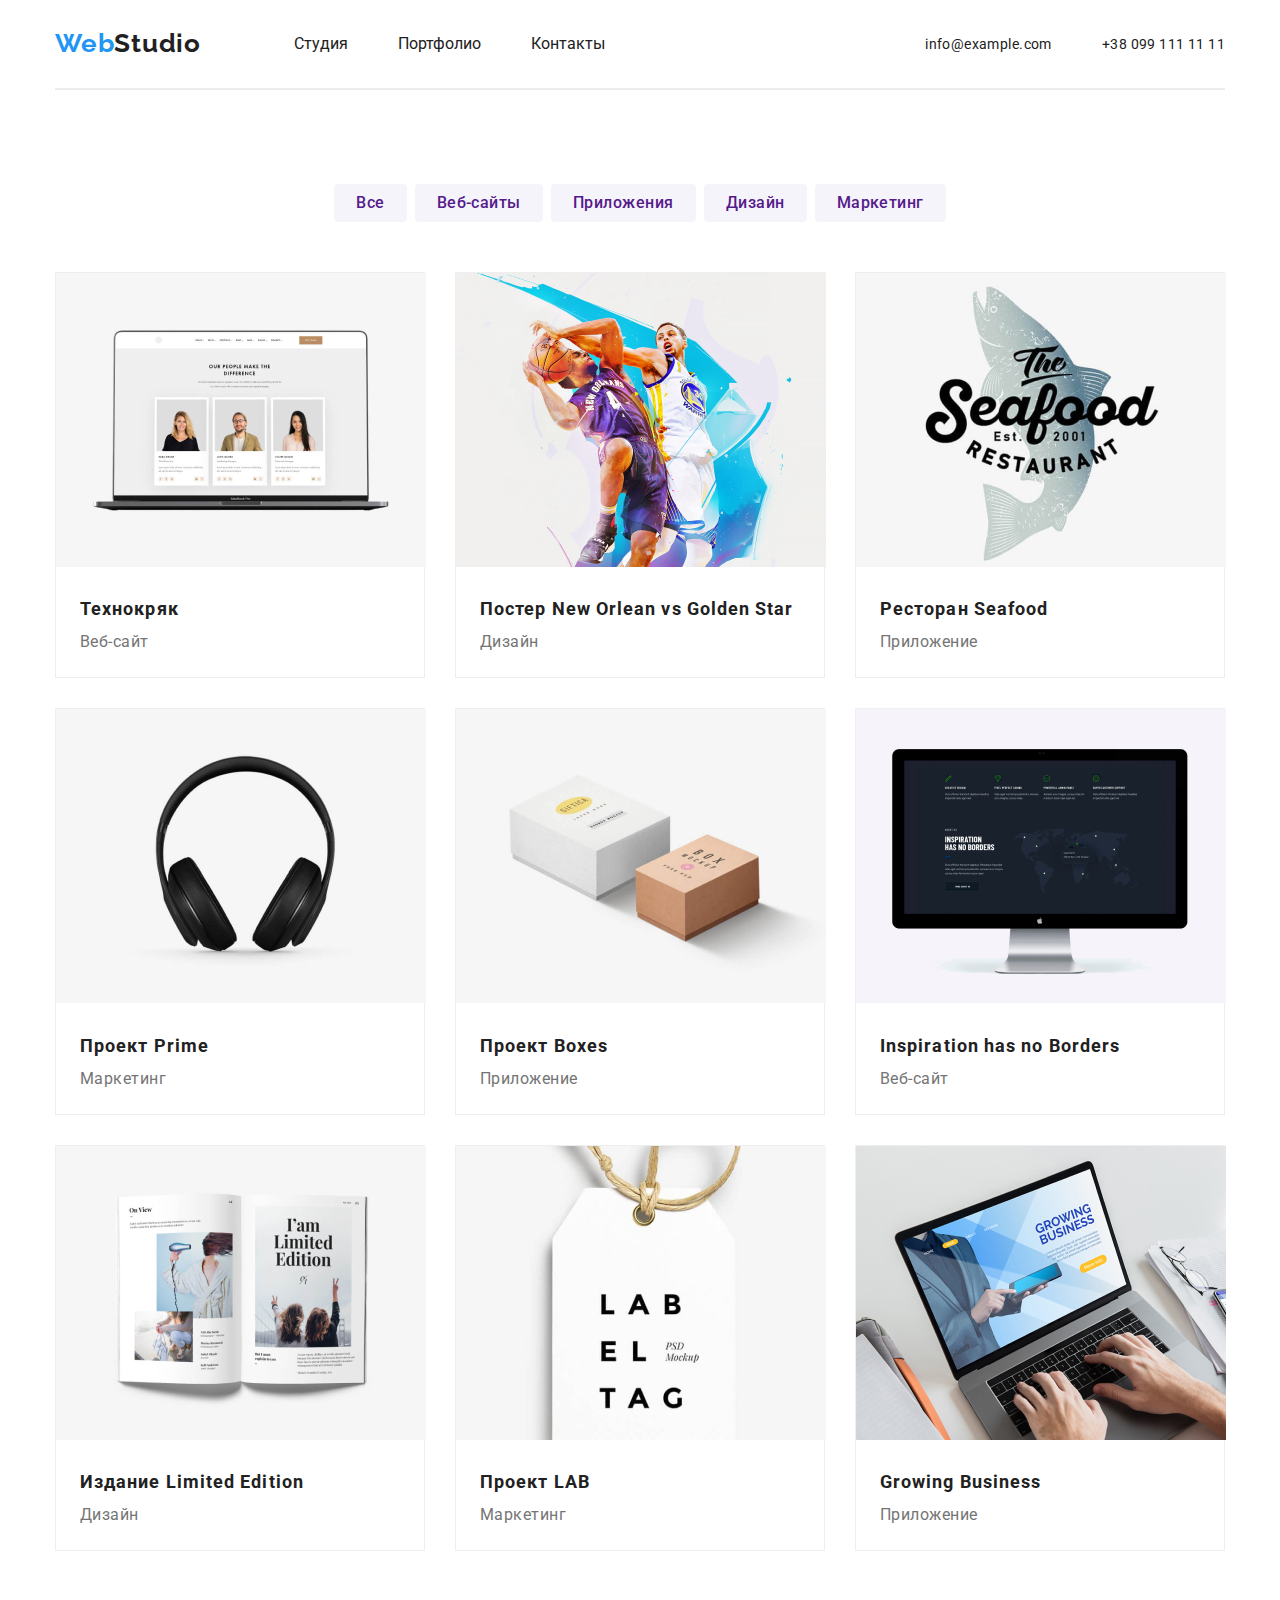
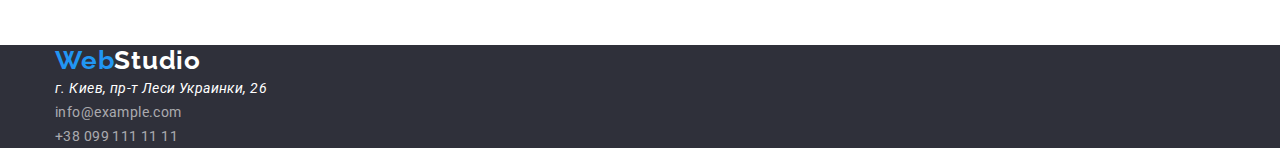
==== commit d94eb7e7: "Update portfolio.html" ====
--- a/portfolio.html
+++ b/portfolio.html
@@ -12,34 +12,35 @@
 <body>
     <!-- site header -->
     <div class="container">    
-        <header>
-            <nav>
+        <header class="flexbox">
+            <nav class="nav flexbox">
                 <a href="/" class="logo link">
                     <span class="logo-web">Web</span>Studio
                 </a>
         
                 <ul class="list"> 
-                    <li> <a href="./index.html" class="link-nav link">Студия</a></li>
-                    <li> <a href="./portfolio.html" class="link-nav link">Портфолио</a></li>
-                    <li> <a href="" class="link-nav link">Контакты</a></li>
+                    <li class="item"> <a href="./index.html" class="link-nav link">Студия</a></li>
+                    <li class="item"> <a href="./portfolio.html" class="link-nav link">Портфолио</a></li>
+                    <li class="item"> <a href="" class="link-nav link">Контакты</a></li>
                 </ul>
             </nav>
-        <ul class="list">
-            <li>
-                <a href="mailto:info@example.com" class="email link">info@example.com</a>
+        <ul class="list mail-tel">
+            <li class="item">
+                <a href="mailto:info@example.com" class="email link header">info@example.com</a>
             </li>
-            <li>
-                <a href="tel:+380991111111" class="link">+38 099 111 11 11</a>
+            <li class="item">
+                <a href="tel:+380991111111" class="link header">+38 099 111 11 11</a>
             </li>
         </ul>
         </header>
+        <hr>
     </div>
 <main>
     <!-- filter -->
     <section class="filter">
         <div class="container">
-            <h1 class="title-portfolio">Портфолио</h1>
-            <ul class="list">
+            <!-- <h1 class="title-portfolio">Портфолио</h1> -->
+            <ul class="list filter">
                 <li class="portfolio-filter"><a href="">Все</a></li>
                 <li class="portfolio-filter"><a href="">Веб-сайты</a></li>
                 <li class="portfolio-filter"><a href="">Приложения</a></li>
@@ -51,7 +52,7 @@
     <!-- portfolio -->
     <section class="portfolio">
         <div class="container">
-            <ul class="list">
+            <ul class="list portfolio">
                 <li class="portfolio-list">
                     <img class="portfolio-foto" src="./images/tehnokriak.jpg" alt="Ноутбук" width="370" height="294">
                     <div class="p-txt">
--- a/css/styles.css
+++ b/css/styles.css
@@ -57,12 +57,46 @@
     margin-left: auto;
 }
 
+.flexbox {
+    display: flex;
+    align-items: center;
+}
+
+hr {
+    border: 1px solid #ECECEC;
+    margin-top: 0;
+    margin-bottom: 0;
+}
+
+
+.nav.flexbox {
+    display: flex;
+}
+
 .logo {
     font-family: 'Raleway', sans-serif;
+    margin-right: 93px;
+}
+
+.list.mail-tel {
+    margin-left: auto;
 }
 
 .logo-web {
     color: var(--color-blue);
+    font-style: normal;
+    font-weight: bold;
+    font-size: 26px;
+    line-height: 31px;
+    letter-spacing: 0.03em;
+}
+
+.logo.link {
+    font-style: normal;
+    font-weight: bold;
+    font-size: 26px;
+    line-height: 31px;
+    letter-spacing: 0.03em;
 }
 
 .logo-footer {
@@ -75,14 +109,34 @@
     color: var(--color-blue);
 }
 
+.link-nav.link,
+.link.header {
+    display: block;
+    padding-top: 32px;
+    padding-bottom: 32px;
+}
+
 .email:hover,
 .email:focus {
     color: var(--color-blue);
 }
 
 .list {
+    display: flex;
     padding: 0;
     margin: 0;
+}
+
+.list .item:not(:last-child) {
+    margin-right: 50px;
+}
+
+.list .filter {
+    align-items: center;
+}
+
+.list .portfolio {
+    flex-wrap: wrap
 }
 
 .main-title {
@@ -138,8 +192,12 @@
     margin-bottom: 94px;
 }
 
-.list.services {
-    display: inline-block;
+.foto-services {
+    display: block;
+}
+
+.foto-items:not(:last-child) {
+    margin-right: 30px;
 }
 
 .main-title-2 {
@@ -160,8 +218,14 @@
 
 .list-team {
     display: inline-block;
-    border-radius: 0px 0px 4px 4px;
+    border-bottom-right-radius: 4px;
+    border-bottom-left-radius: 4px;
     box-shadow: 0px 1px 3px rgba(0, 0, 0, 0.12), 0px 1px 1px rgba(0, 0, 0, 0.14), 0px 2px 1px rgba(0, 0, 0, 0.2);
+    /* margin-right: 30px; */
+}
+
+.list-team:not(:last-child) {
+    margin-right: 30px;
 }
 
 .foto-team {
@@ -215,6 +279,11 @@
 .filter {
     margin-top: 94px;
     margin-bottom: 50px;
+}
+
+.list.filter {
+    display: flex;
+    justify-content: center;
 }
 
 .portfolio-filter {
@@ -232,6 +301,10 @@
     background-color: var(--color-grey-buttom);
 }
 
+.portfolio-filter:not(:last-child) {
+    margin-right: 8px;
+}
+
 .portfolio-filter:hover,
 .portfolio-filter:focus,
 .portfolio-filter:active {
@@ -243,6 +316,13 @@
     margin-bottom: 94px;
 }
 
+.list.portfolio {
+    display: flex;
+    flex-wrap: wrap;
+    margin-bottom: -30px;
+    margin-right: -30px;
+}
+
 .title-portfolio {
     margin: 0;
     font-size: none;
@@ -250,7 +330,15 @@
 
 .portfolio-list {
     display: inline-block;
+    width: 370px;
     border: 1px solid #EEEEEE;
+    margin-bottom: 30px;
+    margin-right: 30px;
+    flex-basis: calc((100% - 3 * 30px) / 3);
+}
+
+.portfolio-list:nth-child(3n) {
+    margin-right: 0;
 }
 
 .p-txt {
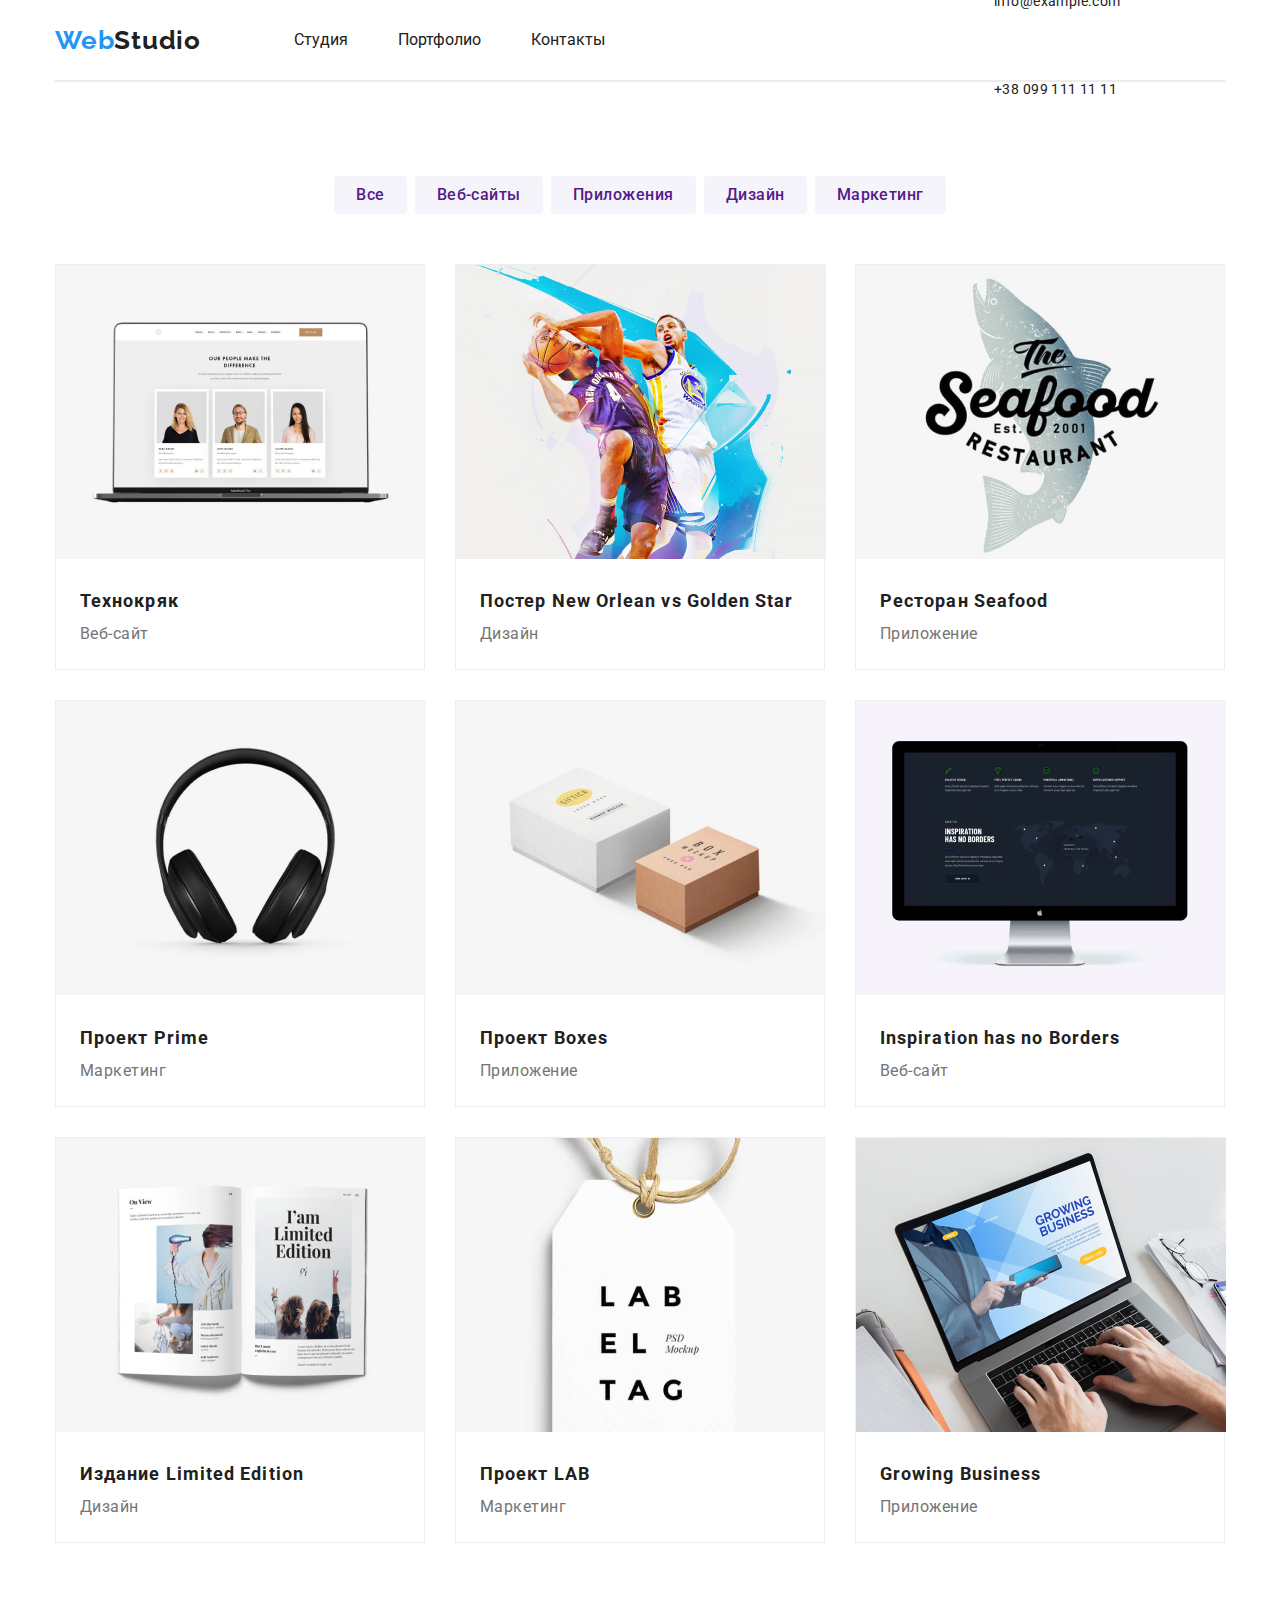
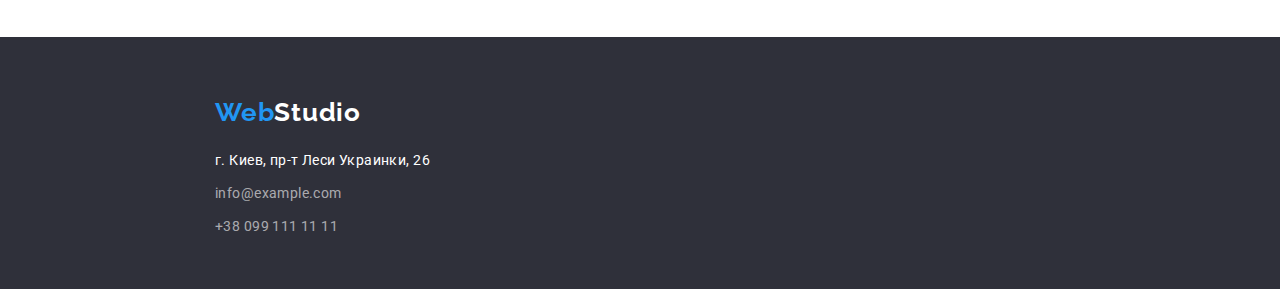
==== commit f1f63b65: "Update portfolio.html" ====
--- a/portfolio.html
+++ b/portfolio.html
@@ -123,19 +123,19 @@
     </section>
 </main>
 <footer class="page-footer">
-        <div class="container">
-            <a href="/" class="logo link">
-                <span class="logo-web">Web</span><span class="logo-footer">Studio</span>
-            </a>
-            <address class="post">
-                г. Киев, пр-т Леси Украинки, 26
-            </address>
-        
-            <address class="mail-tel">
-                <a href="mailto:info@example.com" class="email link footer">info@example.com</a><br>
-                <a href="tel:+380991111111" class="link footer">+38 099 111 11 11</a>
-            </address>
-        </div>
+    <div class="container footer">
+        <a href="/" class="logo link footer">
+            <span class="logo-web">Web</span><span class="logo-footer">Studio</span>
+        </a>
+        <address class="post">
+            г. Киев, пр-т Леси Украинки, 26
+        </address>
+    
+        <address class="mail-tel">
+            <a href="mailto:info@example.com" class="email link footer">info@example.com</a><br>
+            <a href="tel:+380991111111" class="link footer">+38 099 111 11 11</a>
+        </address>
+    </div>
 </footer>
 </body>
 </html>--- a/css/styles.css
+++ b/css/styles.css
@@ -60,6 +60,7 @@
 .flexbox {
     display: flex;
     align-items: center;
+    height: 80px;
 }
 
 hr {
@@ -130,6 +131,10 @@
 .list .item:not(:last-child) {
     margin-right: 50px;
 }
+
+/* .item {
+    height: 80px;
+} */
 
 .list .filter {
     align-items: center;
@@ -153,6 +158,10 @@
 .hero {
     text-align: center;
     margin-bottom: 94px;
+    width: 1600px;
+    height: 600px;
+    padding-top: 200px;
+    background-color: #2F303A;
 }
 
 .advantages {
@@ -266,14 +275,24 @@
     line-height: 24px;
     letter-spacing: 0.03em;
     color: var(--color-white);
+    font-style: normal;
+    margin-top: 20px;
 }
 
 .mail-tel{
     font-weight: normal;
+    display: flex;
+    margin-top: 9px;
     font-size: 14px;
     line-height: 24px;
     letter-spacing: 0.03em;
     color: var(--color-light-grey);
+    flex-wrap: wrap;
+    width: 231px;
+}
+
+.link.footer:not(:last-child) {
+    margin-bottom: 9px;
 }
 
 .filter {
@@ -377,4 +396,14 @@
 
 .page-footer {
     background-color: var(--color-dark-grey);
+    height: 252px;
+    width: 1600px;
+    margin-right: auto;
+    margin-left: auto;
+    padding-top: 60px;
+}
+
+logo.link.footer {
+    display: block;
+    margin-right: 0px;
 }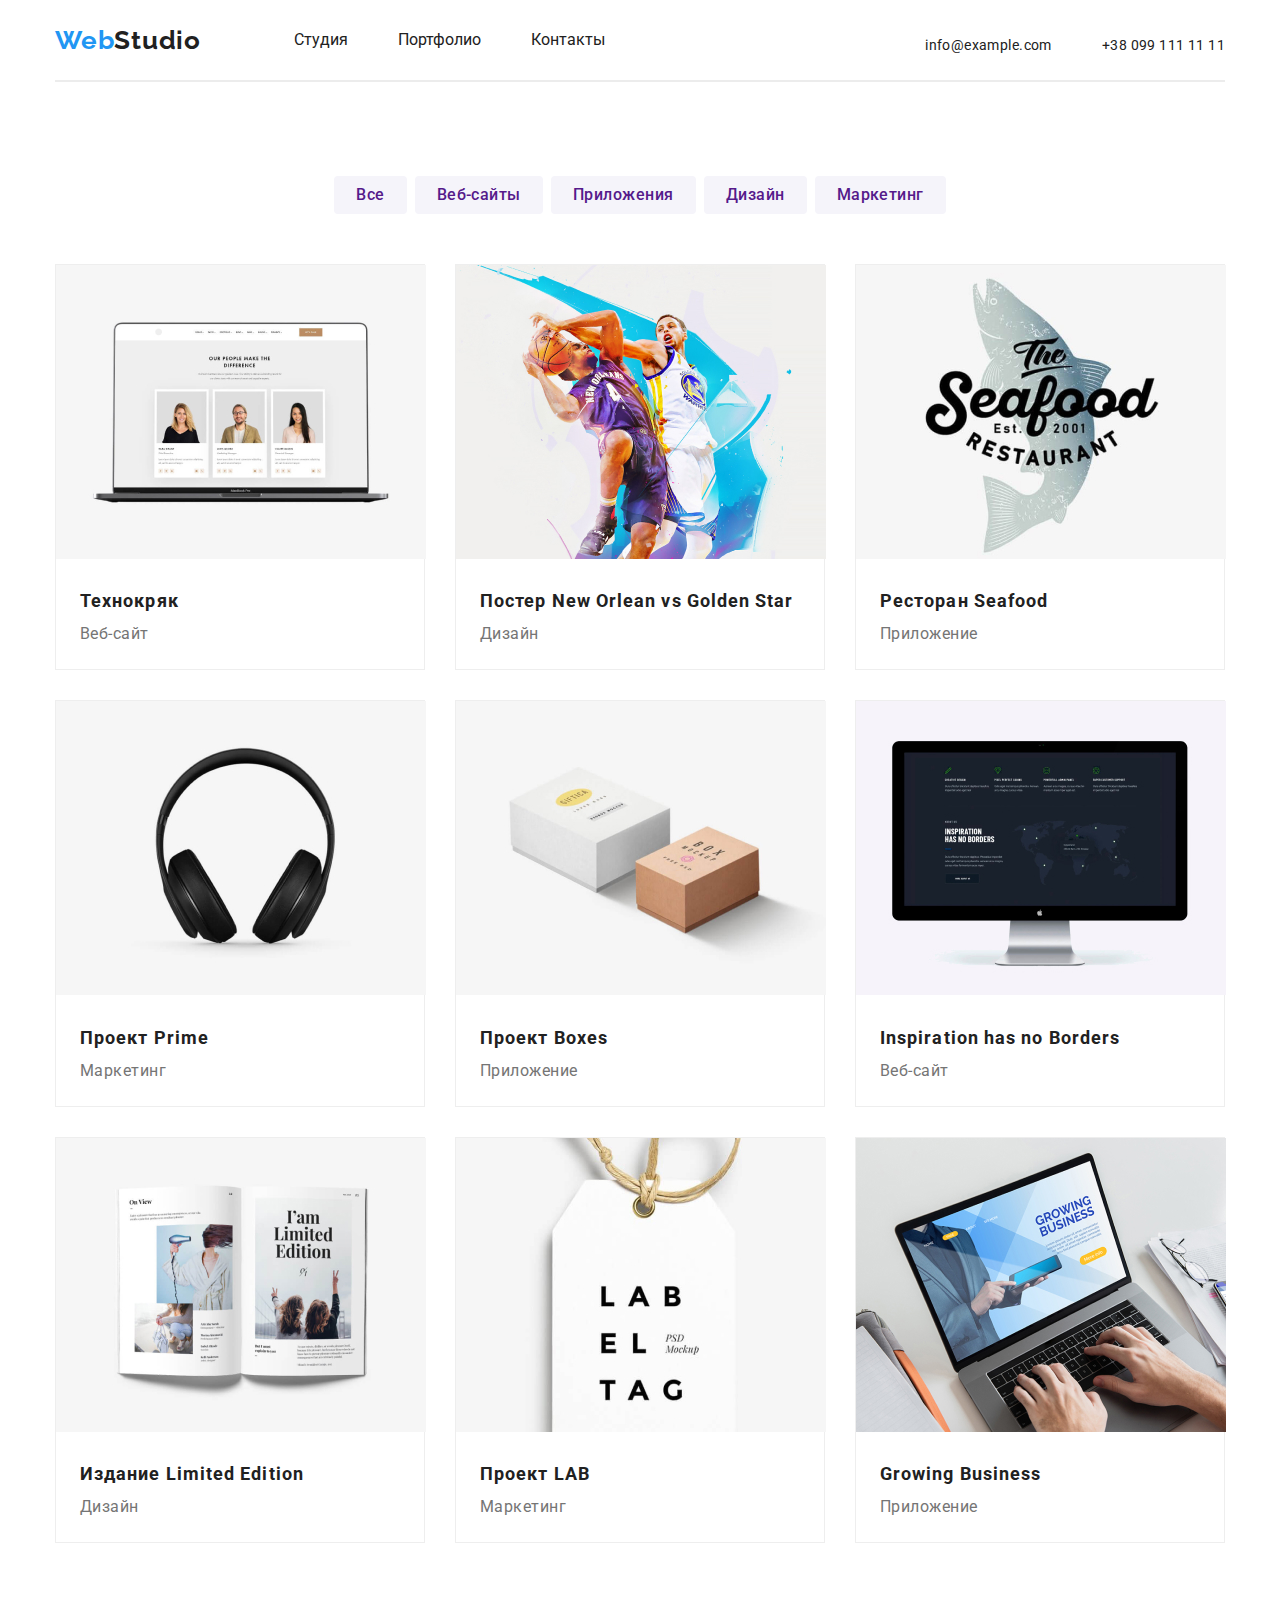
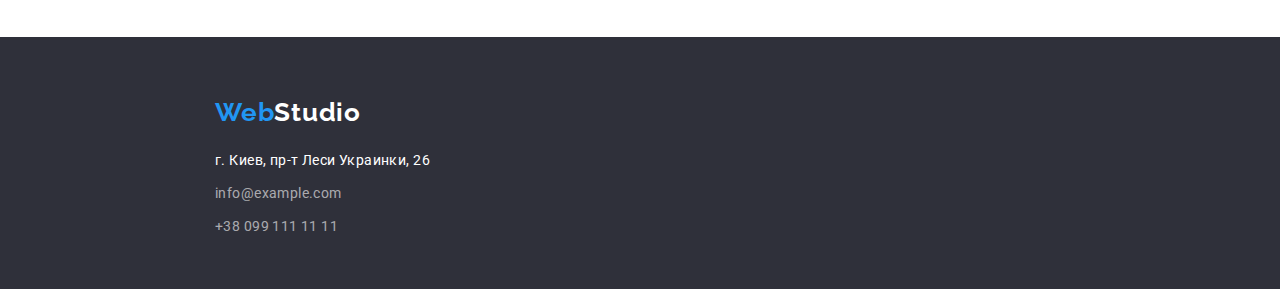
==== commit fc1c8220: "Update portfolio.html" ====
--- a/portfolio.html
+++ b/portfolio.html
@@ -131,7 +131,7 @@
             г. Киев, пр-т Леси Украинки, 26
         </address>
     
-        <address class="mail-tel">
+        <address class="mail-tel footer">
             <a href="mailto:info@example.com" class="email link footer">info@example.com</a><br>
             <a href="tel:+380991111111" class="link footer">+38 099 111 11 11</a>
         </address>
--- a/css/styles.css
+++ b/css/styles.css
@@ -155,12 +155,13 @@
     color: var(--color-white);
 }
 
-.hero {
-    text-align: center;
-    margin-bottom: 94px;
+.container.hero {
+    text-align: center;
     width: 1600px;
     height: 600px;
+    margin-bottom: 94px;
     padding-top: 200px;
+    padding-bottom: 200px;
     background-color: #2F303A;
 }
 
@@ -279,7 +280,7 @@
     margin-top: 20px;
 }
 
-.mail-tel{
+.mail-tel.footer {
     font-weight: normal;
     display: flex;
     margin-top: 9px;
@@ -289,6 +290,15 @@
     color: var(--color-light-grey);
     flex-wrap: wrap;
     width: 231px;
+}
+
+.mail-tel {
+    font-weight: normal;
+    margin-top: 9px;
+    font-size: 14px;
+    line-height: 24px;
+    letter-spacing: 0.03em;
+    color: var(--color-light-grey);
 }
 
 .link.footer:not(:last-child) {
